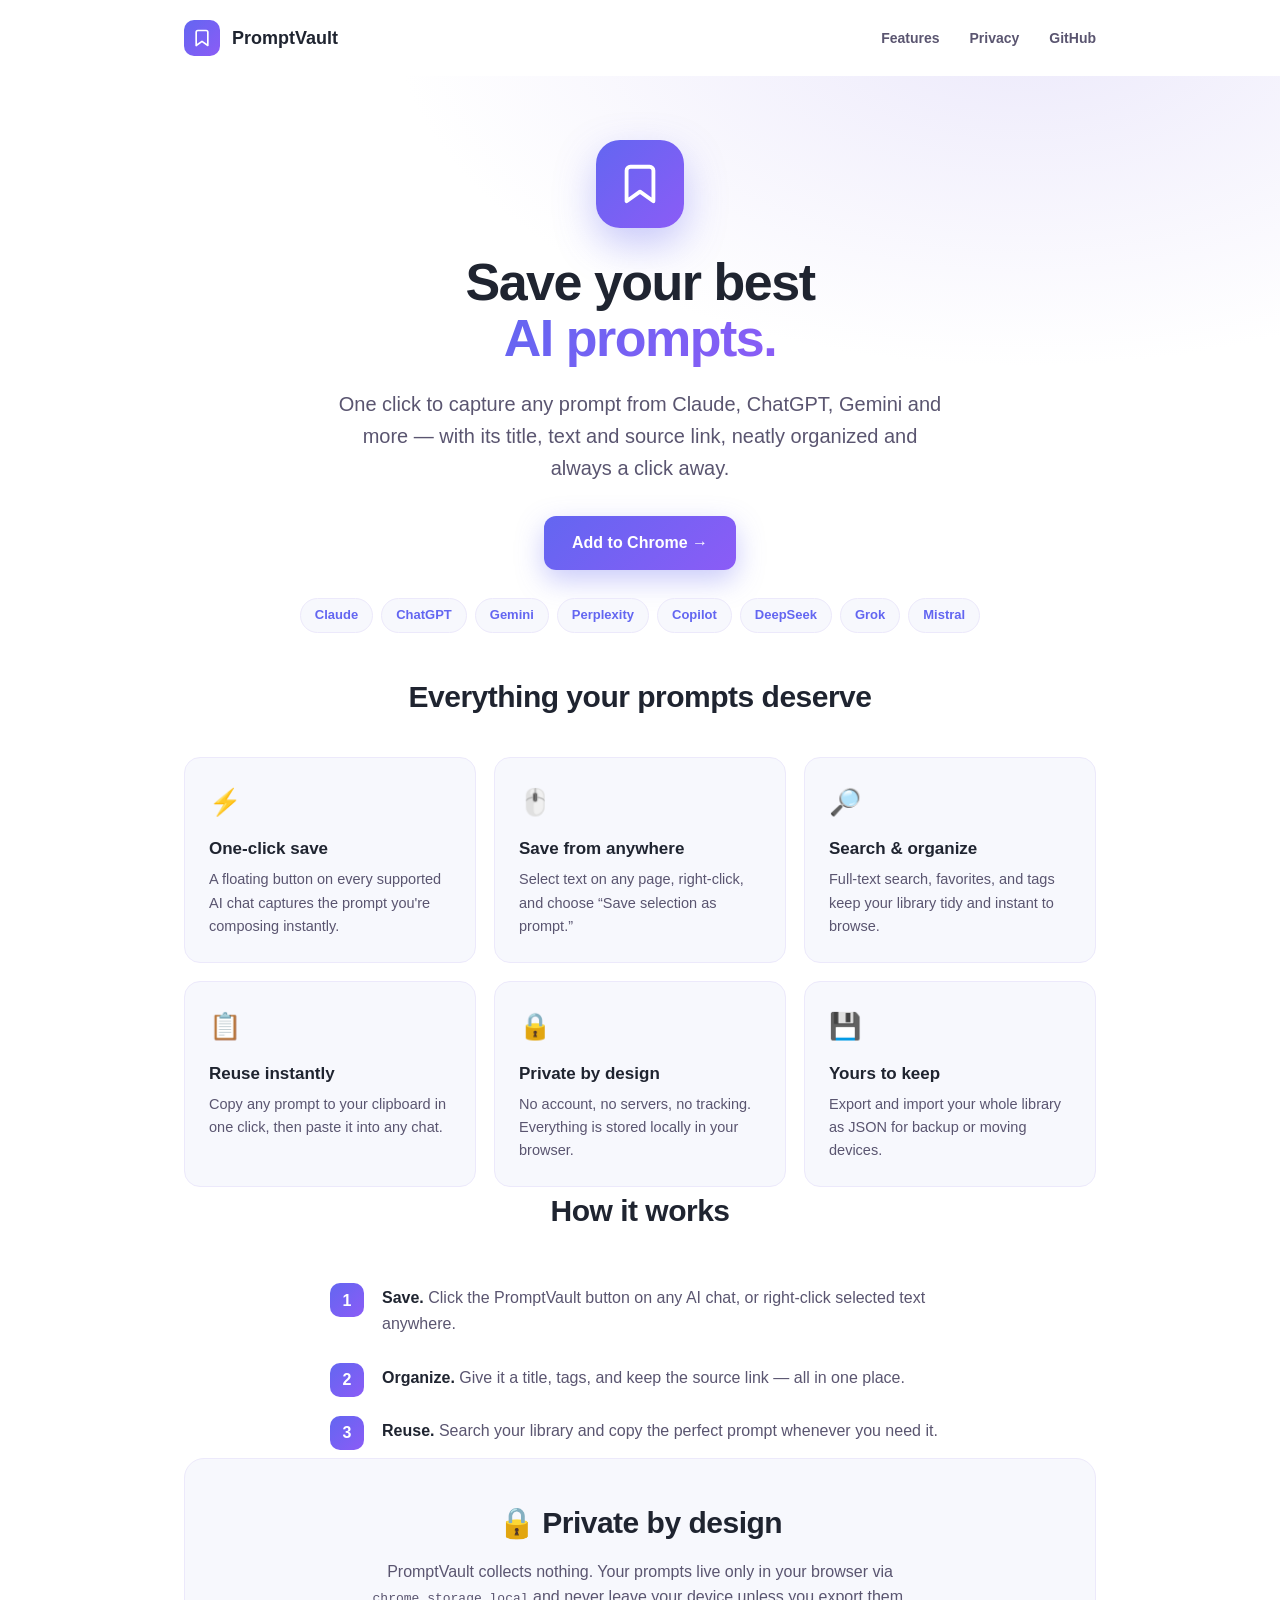
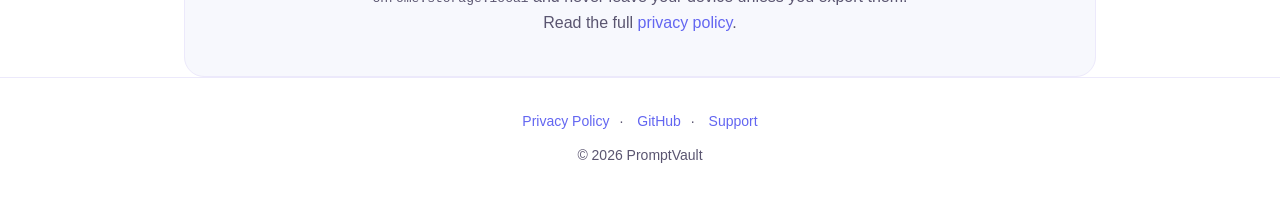
==== docs/index.html @ ed8537c8 "Initial commit: PromptVault Chrome extension MV3 extension to save, organize, and reuse AI prompts f" ====
<!DOCTYPE html>
<html lang="en">
<head>
<meta charset="UTF-8" />
<meta name="viewport" content="width=device-width, initial-scale=1.0" />
<title>PromptVault — Save prompts from any AI chat</title>
<meta name="description" content="Save, organize, and reuse your best AI prompts. One click to save from Claude, ChatGPT, Gemini and more — with title, text and source link. Private by design." />
<style>
  :root{ --indigo:#6366f1; --violet:#8b5cf6; --grad:linear-gradient(135deg,#6366f1,#8b5cf6); --text:#1f2430; --muted:#5a5570; --bg:#ffffff; --soft:#f7f8fd; --line:#ece9fb; }
  @media (prefers-color-scheme: dark){ :root{ --text:#e7e9ee; --muted:#a7adbd; --bg:#12141d; --soft:#1a1d29; --line:#262a38; } }
  *{ margin:0; padding:0; box-sizing:border-box; }
  body{ font-family:-apple-system,BlinkMacSystemFont,"Segoe UI",Roboto,Helvetica,Arial,sans-serif; color:var(--text); background:var(--bg); line-height:1.6; -webkit-font-smoothing:antialiased; }
  a{ color:var(--indigo); text-decoration:none; }
  .wrap{ max-width:960px; margin:0 auto; padding:0 24px; }
  .grad{ background:var(--grad); -webkit-background-clip:text; background-clip:text; color:transparent; }
  /* nav */
  nav{ display:flex; align-items:center; gap:12px; padding:20px 0; }
  nav .mark{ width:36px; height:36px; border-radius:10px; background:var(--grad); display:grid; place-items:center; }
  nav .mark svg{ width:20px; height:20px; }
  nav b{ font-size:18px; }
  nav .sp{ flex:1; }
  nav a{ font-weight:600; font-size:14px; margin-left:18px; color:var(--muted); }
  nav a:hover{ color:var(--indigo); }
  /* hero */
  header{ background:radial-gradient(900px 500px at 80% -10%,var(--line),transparent 70%); }
  .hero{ text-align:center; padding:64px 0 40px; }
  .hero .icon{ width:88px; height:88px; border-radius:24px; background:var(--grad); display:grid; place-items:center; margin:0 auto 26px; box-shadow:0 16px 40px rgba(99,102,241,.35); }
  .hero .icon svg{ width:46px; height:46px; }
  .hero h1{ font-size:52px; line-height:1.08; letter-spacing:-1.5px; font-weight:800; }
  .hero p{ font-size:20px; color:var(--muted); max-width:620px; margin:22px auto 0; }
  .cta{ display:inline-flex; gap:8px; align-items:center; margin-top:32px; background:var(--grad); color:#fff; font-weight:700; font-size:16px; padding:14px 28px; border-radius:12px; box-shadow:0 10px 28px rgba(99,102,241,.35); }
  .cta:hover{ filter:brightness(1.07); }
  .pills{ margin-top:28px; display:flex; gap:8px; flex-wrap:wrap; justify-content:center; }
  .pills span{ font-size:13px; font-weight:600; color:var(--indigo); background:var(--soft); border:1px solid var(--line); border-radius:999px; padding:6px 14px; }
  /* sections */
  section{ padding:52px 0; }
  h2{ font-size:30px; text-align:center; letter-spacing:-.5px; margin-bottom:36px; }
  .grid{ display:grid; grid-template-columns:repeat(auto-fit,minmax(240px,1fr)); gap:18px; }
  .card{ background:var(--soft); border:1px solid var(--line); border-radius:16px; padding:24px; }
  .card .e{ font-size:26px; }
  .card h3{ font-size:17px; margin:12px 0 6px; }
  .card p{ font-size:14.5px; color:var(--muted); }
  ol.steps{ max-width:620px; margin:0 auto; list-style:none; counter-reset:s; }
  ol.steps li{ counter-increment:s; position:relative; padding:14px 0 14px 52px; font-size:16px; color:var(--muted); }
  ol.steps li::before{ content:counter(s); position:absolute; left:0; top:12px; width:34px; height:34px; border-radius:10px; background:var(--grad); color:#fff; font-weight:700; display:grid; place-items:center; }
  ol.steps b{ color:var(--text); }
  .privacy{ text-align:center; background:var(--soft); border:1px solid var(--line); border-radius:20px; padding:40px; }
  .privacy p{ color:var(--muted); max-width:560px; margin:12px auto 0; }
  footer{ border-top:1px solid var(--line); padding:32px 0; text-align:center; color:var(--muted); font-size:14px; }
  footer a{ margin:0 10px; }
</style>
</head>
<body>
<div class="wrap">
  <nav>
    <div class="mark"><svg viewBox="0 0 24 24" fill="none" stroke="#fff" stroke-width="2" stroke-linecap="round" stroke-linejoin="round"><path d="M19 21l-7-5-7 5V5a2 2 0 0 1 2-2h10a2 2 0 0 1 2 2z"/></svg></div>
    <b>PromptVault</b>
    <span class="sp"></span>
    <a href="#features">Features</a>
    <a href="privacy.html">Privacy</a>
    <a href="https://github.com/mohamed-ashraf-elsaed/prompt-vault">GitHub</a>
  </nav>
</div>

<header>
  <div class="wrap hero">
    <div class="icon"><svg viewBox="0 0 24 24" fill="none" stroke="#fff" stroke-width="2" stroke-linecap="round" stroke-linejoin="round"><path d="M19 21l-7-5-7 5V5a2 2 0 0 1 2-2h10a2 2 0 0 1 2 2z"/></svg></div>
    <h1>Save your best<br><span class="grad">AI prompts.</span></h1>
    <p>One click to capture any prompt from Claude, ChatGPT, Gemini and more — with its title, text and source link, neatly organized and always a click away.</p>
    <a class="cta" href="https://chrome.google.com/webstore/devconsole">Add to Chrome →</a>
    <div class="pills"><span>Claude</span><span>ChatGPT</span><span>Gemini</span><span>Perplexity</span><span>Copilot</span><span>DeepSeek</span><span>Grok</span><span>Mistral</span></div>
  </div>
</header>

<section id="features" class="wrap">
  <h2>Everything your prompts deserve</h2>
  <div class="grid">
    <div class="card"><div class="e">⚡</div><h3>One-click save</h3><p>A floating button on every supported AI chat captures the prompt you're composing instantly.</p></div>
    <div class="card"><div class="e">🖱️</div><h3>Save from anywhere</h3><p>Select text on any page, right-click, and choose “Save selection as prompt.”</p></div>
    <div class="card"><div class="e">🔎</div><h3>Search &amp; organize</h3><p>Full-text search, favorites, and tags keep your library tidy and instant to browse.</p></div>
    <div class="card"><div class="e">📋</div><h3>Reuse instantly</h3><p>Copy any prompt to your clipboard in one click, then paste it into any chat.</p></div>
    <div class="card"><div class="e">🔒</div><h3>Private by design</h3><p>No account, no servers, no tracking. Everything is stored locally in your browser.</p></div>
    <div class="card"><div class="e">💾</div><h3>Yours to keep</h3><p>Export and import your whole library as JSON for backup or moving devices.</p></div>
  </div>
</section>

<section class="wrap">
  <h2>How it works</h2>
  <ol class="steps">
    <li><b>Save.</b> Click the PromptVault button on any AI chat, or right-click selected text anywhere.</li>
    <li><b>Organize.</b> Give it a title, tags, and keep the source link — all in one place.</li>
    <li><b>Reuse.</b> Search your library and copy the perfect prompt whenever you need it.</li>
  </ol>
</section>

<section class="wrap">
  <div class="privacy">
    <h2 style="margin-bottom:4px">🔒 Private by design</h2>
    <p>PromptVault collects nothing. Your prompts live only in your browser via <code>chrome.storage.local</code> and never leave your device unless you export them. Read the full <a href="privacy.html">privacy policy</a>.</p>
  </div>
</section>

<footer>
  <div class="wrap">
    <a href="privacy.html">Privacy Policy</a>·
    <a href="https://github.com/mohamed-ashraf-elsaed/prompt-vault">GitHub</a>·
    <a href="https://github.com/mohamed-ashraf-elsaed/prompt-vault/issues">Support</a>
    <p style="margin-top:12px">© 2026 PromptVault</p>
  </div>
</footer>
</body>
</html>
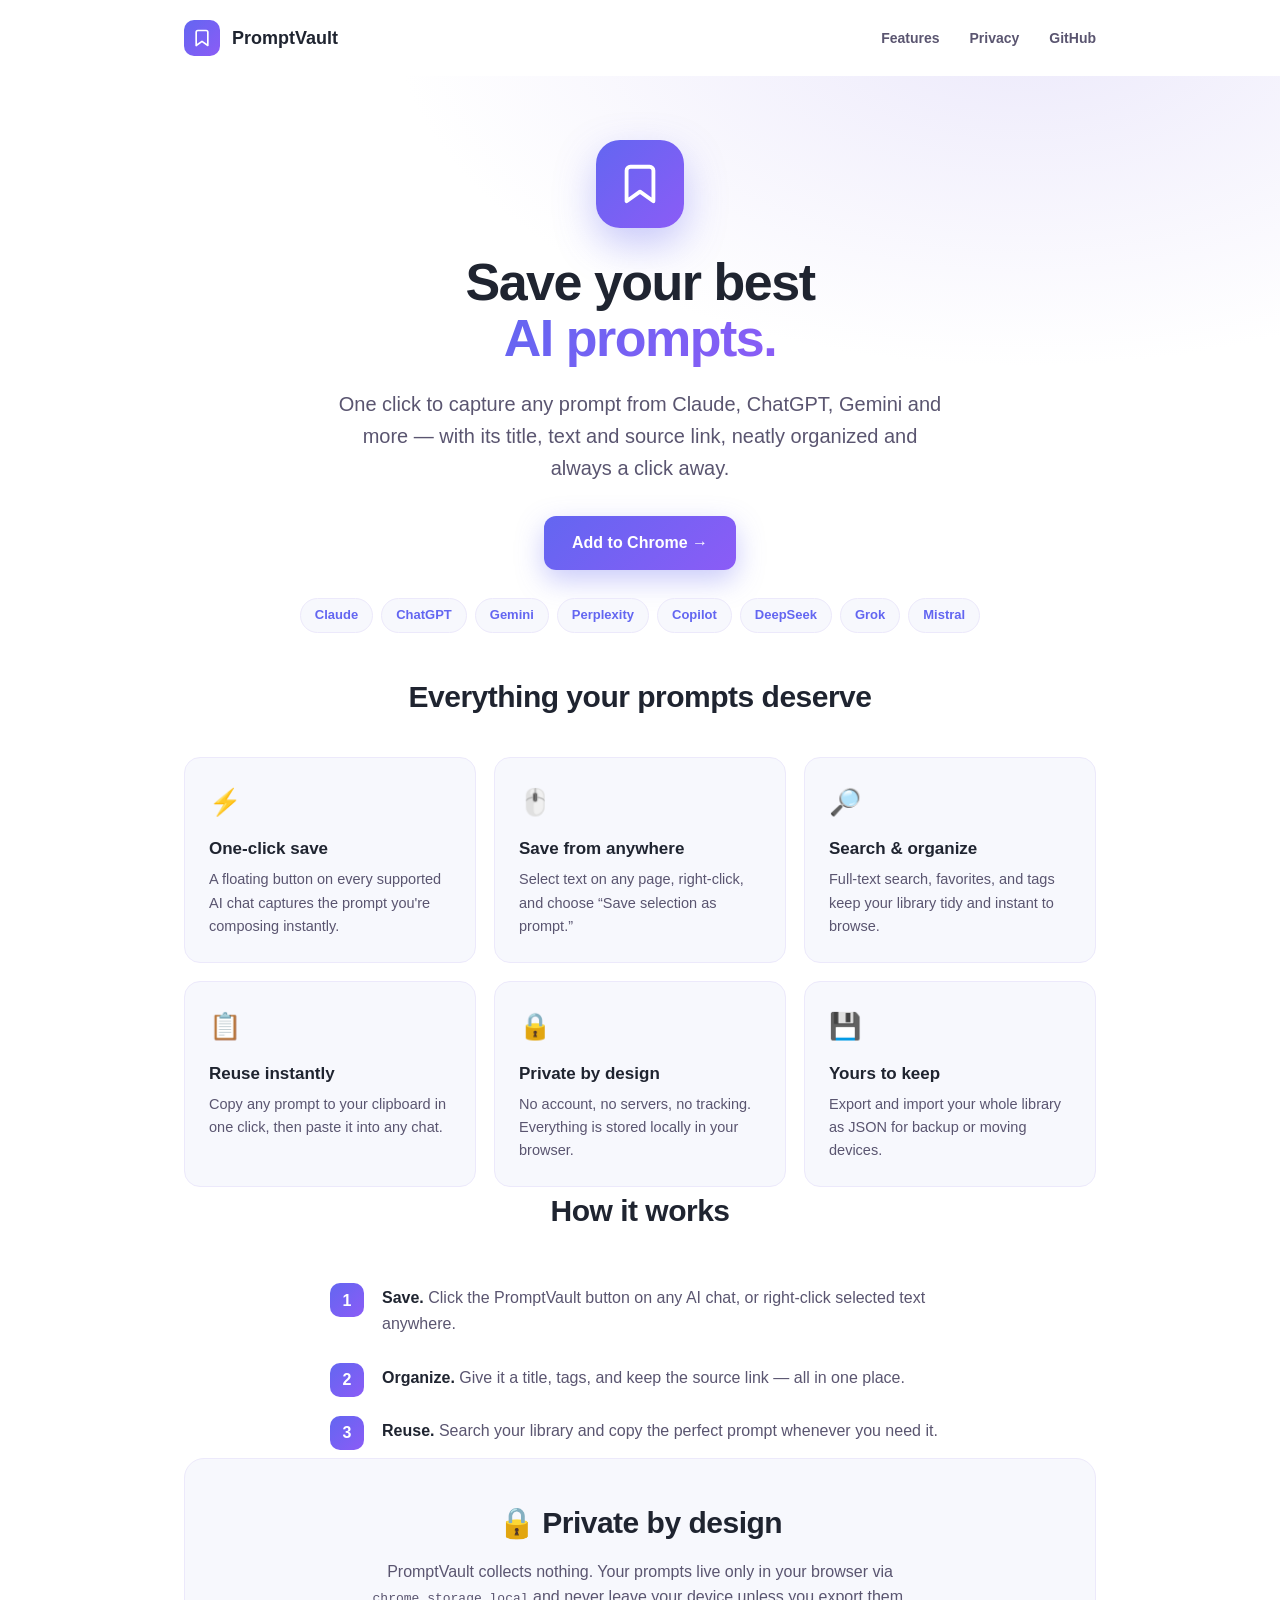
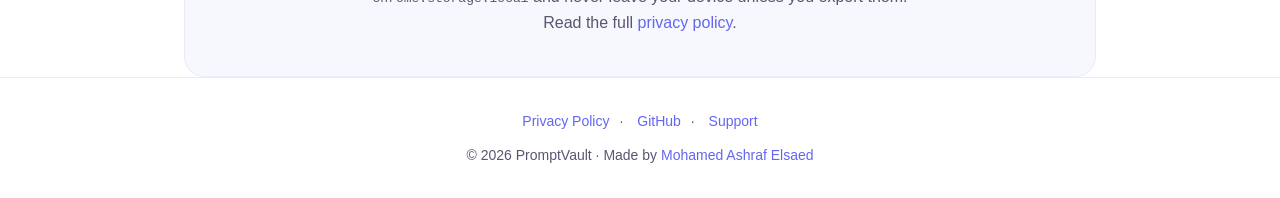
==== commit 92744102: "Move the docs site to prompt-vault.mohamedashrafelsaed.com Add docs/CNAME for the custom domain, poi" ====
--- a/docs/index.html
+++ b/docs/index.html
@@ -105,7 +105,7 @@
     <a href="privacy.html">Privacy Policy</a>·
     <a href="https://github.com/mohamed-ashraf-elsaed/prompt-vault">GitHub</a>·
     <a href="https://github.com/mohamed-ashraf-elsaed/prompt-vault/issues">Support</a>
-    <p style="margin-top:12px">© 2026 PromptVault</p>
+    <p style="margin-top:12px">© 2026 PromptVault · Made by <a href="https://mohamedashrafelsaed.com" style="margin:0">Mohamed Ashraf Elsaed</a></p>
   </div>
 </footer>
 </body>
